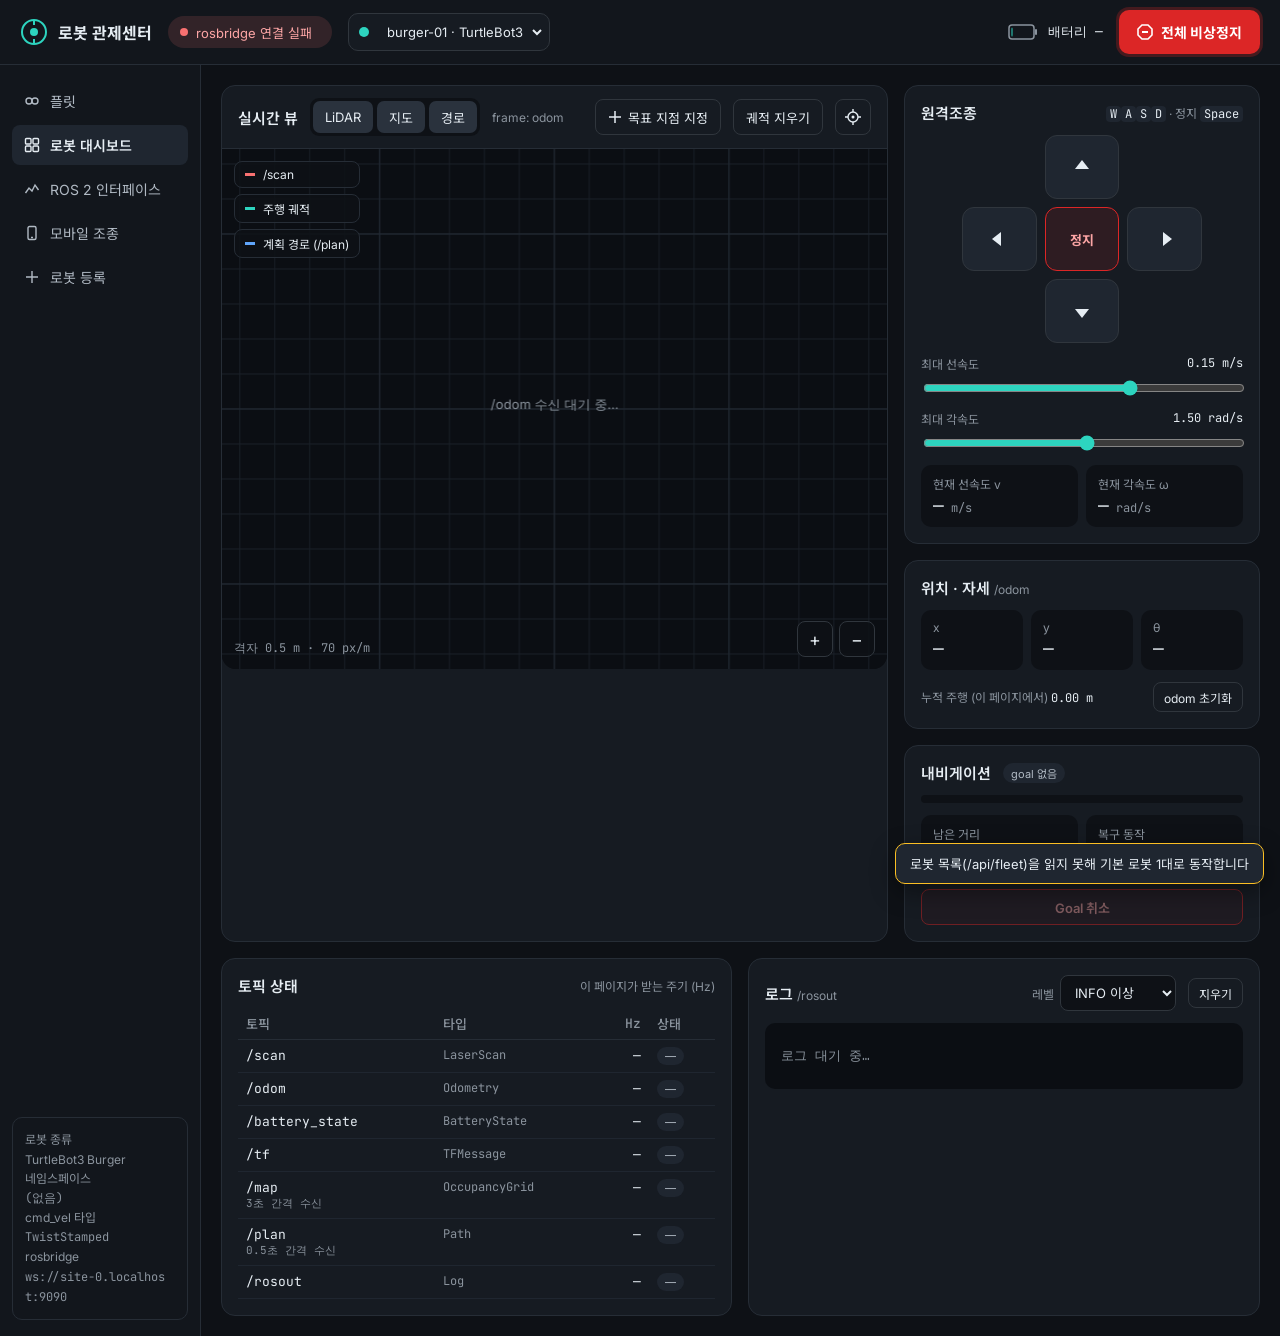
==== web/index.html @ b460daf6 "first commit" ====
<!doctype html>
<html lang="ko">
<head>
<meta charset="utf-8">
<meta name="viewport" content="width=device-width, initial-scale=1">
<title>로봇 관제센터 · 대시보드</title>
<link rel="preconnect" href="https://fonts.googleapis.com">
<link rel="stylesheet" href="https://fonts.googleapis.com/css2?family=Inter:wght@400;500;600;700&family=JetBrains+Mono:wght@400;500&family=Noto+Sans+KR:wght@400;500;700&display=swap">
<link rel="stylesheet" href="css/app.css">
</head>
<body>
<div class="app">
  <header class="topbar">
    <a class="brand" href="index.html">
      <svg width="28" height="28" viewBox="0 0 28 28" aria-hidden="true"><circle cx="14" cy="14" r="12" fill="none" stroke="#2DD4BF" stroke-width="2"/><circle cx="14" cy="14" r="4" fill="#2DD4BF"/><path d="M14 2v5M14 21v5" stroke="#2DD4BF" stroke-width="2"/></svg>
      로봇 관제센터
    </a>
    <button class="pill" data-conn="wait" title="클릭하여 rosbridge 주소 변경"><span class="dot"></span><span data-conn-text>연결 중…</span><span class="mono" data-latency></span></button>
    <label class="robot-pick"><span class="swatch" data-robot-color></span><span class="sr-only">로봇</span><select data-robot-select aria-label="로봇 선택"></select></label>
    <div class="spacer"></div>
    <div class="battery" data-battery aria-label="배터리">
      <svg width="30" height="16" viewBox="0 0 30 16" aria-hidden="true"><rect x="1" y="1" width="25" height="14" rx="3" fill="none" stroke="#8B949E" stroke-width="1.5"/><rect x="27" y="5" width="2" height="6" rx="1" fill="#8B949E"/><rect data-battery-fill data-max="20" x="3.5" y="3.5" width="1" height="9" rx="1.5" fill="#2DD4BF"/></svg>
      <span data-battery-text>배터리 —</span>
    </div>
    <button class="estop" data-estop title="단축키 Esc">
      <svg width="16" height="16" viewBox="0 0 16 16" aria-hidden="true"><path d="M5 1h6l4 4v6l-4 4H5l-4-4V5z" fill="none" stroke="#fff" stroke-width="1.6"/><path d="M5 8h6" stroke="#fff" stroke-width="2"/></svg>
      전체 비상정지
    </button>
  </header>

  <div class="body">
    <nav class="sidenav" aria-label="주 메뉴">
      <a href="fleet.html">
        <svg width="16" height="16" viewBox="0 0 16 16" aria-hidden="true"><circle cx="5" cy="8" r="3" fill="none" stroke="currentColor" stroke-width="1.4"/><circle cx="11" cy="8" r="3" fill="none" stroke="currentColor" stroke-width="1.4"/></svg>
        플릿</a>
      <a href="index.html" aria-current="page" data-keep-robot>
        <svg width="16" height="16" viewBox="0 0 16 16" aria-hidden="true"><g fill="none" stroke="currentColor" stroke-width="1.4"><rect x="1.5" y="1.5" width="5.5" height="5.5" rx="1"/><rect x="9" y="1.5" width="5.5" height="5.5" rx="1"/><rect x="1.5" y="9" width="5.5" height="5.5" rx="1"/><rect x="9" y="9" width="5.5" height="5.5" rx="1"/></g></svg>
        로봇 대시보드</a>
      <a href="interfaces.html">
        <svg width="16" height="16" viewBox="0 0 16 16" aria-hidden="true"><path d="M1.5 12l3.5-5 3 3 3-6 3.5 5" fill="none" stroke="currentColor" stroke-width="1.4"/></svg>
        ROS 2 인터페이스</a>
      <a href="mobile.html" data-keep-robot>
        <svg width="16" height="16" viewBox="0 0 16 16" aria-hidden="true"><rect x="4" y="1.5" width="8" height="13" rx="1.5" fill="none" stroke="currentColor" stroke-width="1.4"/><path d="M7 12.5h2" stroke="currentColor" stroke-width="1.4"/></svg>
        모바일 조종</a>
      <a href="setup.html">
        <svg width="16" height="16" viewBox="0 0 16 16" aria-hidden="true"><path d="M8 2v12M2 8h12" stroke="currentColor" stroke-width="1.4"/></svg>
        로봇 등록</a>
      <div class="info">
        로봇 종류<br><span id="robot-type">—</span><br>
        네임스페이스<br><span class="mono" id="robot-ns">—</span><br>
        cmd_vel 타입<br><span class="mono" id="cmdvel-type">—</span><br>
        rosbridge<br><span class="mono" data-ros-url></span>
      </div>
    </nav>

    <main class="content">
      <div class="row">
        <!-- 실시간 뷰 -->
        <section class="panel" style="flex: 3 1 560px; padding: 0; gap: 0">
          <div class="panel-head" style="padding: 12px 16px; border-bottom: 1px solid var(--line)">
            <h2>실시간 뷰</h2>
            <div class="seg" role="group" aria-label="표시 레이어">
              <button data-layer="scan" aria-pressed="true">LiDAR</button>
              <button data-layer="map" aria-pressed="true">지도</button>
              <button data-layer="path" aria-pressed="true">경로</button>
            </div>
            <span class="muted" id="frame-label" style="font-size: 12px">frame: odom</span>
            <div class="spacer"></div>
            <button class="btn" id="goal-btn" aria-pressed="false">
              <svg width="14" height="14" viewBox="0 0 14 14" aria-hidden="true"><path d="M7 1v12M1 7h12" stroke="currentColor" stroke-width="1.5"/></svg>
              목표 지점 지정</button>
            <button class="btn" id="trail-clear">궤적 지우기</button>
            <button class="btn btn-icon" id="follow-btn" aria-pressed="true" aria-label="로봇 따라가기" title="로봇 따라가기">
              <svg width="16" height="16" viewBox="0 0 16 16" aria-hidden="true"><circle cx="8" cy="8" r="5" fill="none" stroke="currentColor" stroke-width="1.4"/><circle cx="8" cy="8" r="1.5" fill="currentColor"/><path d="M8 0v3M8 13v3M0 8h3M13 8h3" stroke="currentColor" stroke-width="1.4"/></svg>
            </button>
          </div>
          <div class="view" id="view">
            <canvas id="canvas" aria-label="LiDAR 스캔, 지도, 로봇 위치와 경로" role="img"></canvas>
            <div class="legend">
              <div><i style="background: #F87171"></i>/scan</div>
              <div><i style="background: #2DD4BF"></i>주행 궤적</div>
              <div><i style="background: #60A5FA"></i>계획 경로 (/plan)</div>
            </div>
            <div class="hint hidden" id="goal-hint">지도에서 클릭 후 끌어서 방향 지정 · Esc 취소</div>
            <div class="scale" id="scale-label"></div>
            <div class="zoom">
              <button id="zoom-in" aria-label="확대">+</button>
              <button id="zoom-out" aria-label="축소">−</button>
            </div>
          </div>
        </section>

        <div class="col" style="flex: 1 1 320px">
          <!-- 원격조종 -->
          <section class="panel">
            <div class="panel-head" style="justify-content: space-between">
              <h2>원격조종</h2>
              <span class="muted" style="font-size: 12px"><kbd>W</kbd><kbd>A</kbd><kbd>S</kbd><kbd>D</kbd> · 정지 <kbd>Space</kbd></span>
            </div>
            <div class="pad">
              <div></div>
              <button data-dir="f" aria-label="전진"><svg width="22" height="22" viewBox="0 0 22 22" aria-hidden="true"><path d="M11 4l7 9H4z" fill="currentColor"/></svg></button>
              <div></div>
              <button data-dir="l" aria-label="좌회전"><svg width="22" height="22" viewBox="0 0 22 22" aria-hidden="true"><path d="M4 11l9-7v14z" fill="currentColor"/></svg></button>
              <button class="stop" data-dir="stop" aria-label="정지">정지</button>
              <button data-dir="r" aria-label="우회전"><svg width="22" height="22" viewBox="0 0 22 22" aria-hidden="true"><path d="M18 11l-9-7v14z" fill="currentColor"/></svg></button>
              <div></div>
              <button data-dir="b" aria-label="후진"><svg width="22" height="22" viewBox="0 0 22 22" aria-hidden="true"><path d="M11 18l7-9H4z" fill="currentColor"/></svg></button>
              <div></div>
            </div>
            <label class="field"><span class="line">최대 선속도 <b id="lin-val">0.15 m/s</b></span>
              <input type="range" id="lin-max" min="0.02" max="0.22" step="0.01" value="0.15"></label>
            <label class="field"><span class="line">최대 각속도 <b id="ang-val">1.50 rad/s</b></span>
              <input type="range" id="ang-max" min="0.1" max="2.84" step="0.01" value="1.5"></label>
            <div class="grid2">
              <div class="tile"><div class="k">현재 선속도 v</div><div class="v"><span id="v-now">—</span><small> m/s</small></div></div>
              <div class="tile"><div class="k">현재 각속도 ω</div><div class="v"><span id="w-now">—</span><small> rad/s</small></div></div>
            </div>
          </section>

          <!-- 위치·자세 -->
          <section class="panel">
            <h2>위치 · 자세 <span class="muted" style="font-weight: 400; font-size: 12px">/odom</span></h2>
            <div class="grid3">
              <div class="tile"><div class="k">x</div><div class="v" id="pose-x">—</div></div>
              <div class="tile"><div class="k">y</div><div class="v" id="pose-y">—</div></div>
              <div class="tile"><div class="k">θ</div><div class="v" id="pose-t">—</div></div>
            </div>
            <div style="display: flex; justify-content: space-between; align-items: center; font-size: 12px" class="muted">
              <span>누적 주행 (이 페이지에서) <span class="mono" style="color: var(--text)" id="dist">0.00 m</span></span>
              <button class="btn btn-sm" id="odom-reset">odom 초기화</button>
            </div>
          </section>

          <!-- 내비게이션 goal -->
          <section class="panel" id="nav-panel">
            <div class="panel-head">
              <h2>내비게이션</h2>
              <span class="badge" id="nav-state">goal 없음</span>
            </div>
            <div class="progress" aria-hidden="true"><div id="nav-progress"></div></div>
            <div class="grid2">
              <div class="tile"><div class="k">남은 거리</div><div class="v" id="nav-remain">—</div></div>
              <div class="tile"><div class="k">복구 동작</div><div class="v" id="nav-recover">—</div></div>
            </div>
            <button class="btn btn-danger-outline" id="nav-cancel" disabled>Goal 취소</button>
          </section>
        </div>
      </div>

      <div class="row">
        <section class="panel" style="flex: 1 1 420px">
          <div class="panel-head" style="justify-content: space-between">
            <h2>토픽 상태</h2>
            <span class="muted" style="font-size: 12px">이 페이지가 받는 주기 (Hz)</span>
          </div>
          <div class="table-wrap">
            <table class="t">
              <thead><tr><th>토픽</th><th>타입</th><th class="num">Hz</th><th>상태</th></tr></thead>
              <tbody id="topic-rows"></tbody>
            </table>
          </div>
        </section>

        <section class="panel" style="flex: 1 1 420px">
          <div class="panel-head">
            <h2>로그 <span class="muted" style="font-weight: 400; font-size: 12px">/rosout</span></h2>
            <div class="spacer"></div>
            <label class="muted" style="font-size: 12px; display: flex; align-items: center; gap: 6px">레벨
              <select id="log-level">
                <option value="10">DEBUG 이상</option>
                <option value="20" selected>INFO 이상</option>
                <option value="30">WARN 이상</option>
                <option value="40">ERROR 이상</option>
              </select>
            </label>
            <label class="muted" style="font-size: 12px; display: flex; align-items: center; gap: 6px"><input type="checkbox" id="log-mine" checked style="accent-color: var(--accent)"> 이 로봇만</label>
            <button class="btn btn-sm" id="log-clear">지우기</button>
          </div>
          <div class="console" id="log" aria-live="off"><div class="empty">로그 대기 중…</div></div>
        </section>
      </div>
    </main>
  </div>
</div>
<script src="js/ros.js"></script>
<script src="js/robot.js"></script>
<script src="js/common.js"></script>
<script src="js/view.js"></script>
<script src="js/dashboard.js"></script>
</body>
</html>
---- web/css/app.css ----
/* TB3 관제센터 공통 스타일 (어두운 관제 테마) */
:root {
  --bg: #0E1116;
  --bg-deep: #0B0E13;
  --bar: #12161C;
  --panel: #161B22;
  --raised: #1F2630;
  --line: #262D36;
  --line-2: #30363D;
  --text: #E6EDF3;
  --text-2: #B1BAC4;
  --muted: #8B949E;
  --accent: #2DD4BF;
  --accent-2: #5EEAD4;
  --accent-bg: rgba(45, 212, 191, 0.12);
  --blue: #60A5FA;
  --blue-2: #93C5FD;
  --warn: #FBBF24;
  --ok: #4ADE80;
  --danger: #DC2626;
  --danger-2: #F87171;
  --danger-3: #FCA5A5;
  --mono: 'JetBrains Mono', ui-monospace, SFMono-Regular, Menlo, monospace;
  --sans: Inter, 'Noto Sans KR', system-ui, -apple-system, sans-serif;
  color-scheme: dark;
}

* { box-sizing: border-box; }
html, body { margin: 0; background: var(--bg); color: var(--text); font-family: var(--sans); font-size: 14px; }
a { color: var(--accent); }
a:hover { color: var(--accent-2); }
button, input, select, textarea { font: inherit; color: inherit; }
button { cursor: pointer; }
button:disabled { cursor: not-allowed; opacity: 0.45; }
:focus-visible { outline: 2px solid var(--accent); outline-offset: 2px; }
.mono { font-family: var(--mono); }
.muted { color: var(--muted); }
.hidden { display: none !important; }
h1, h2, h3 { margin: 0; }
h2 { font-size: 15px; font-weight: 600; }

/* ---------- layout ---------- */
.app { min-height: 100vh; display: flex; flex-direction: column; }
.topbar { display: flex; flex-wrap: wrap; align-items: center; gap: 12px 16px; padding: 10px 20px; border-bottom: 1px solid var(--line); background: var(--bar); }
.brand { display: flex; align-items: center; gap: 10px; font-weight: 700; font-size: 16px; color: var(--text); text-decoration: none; }
.brand:hover { color: var(--text); }
.spacer { flex: 1 1 auto; }
.body { display: flex; flex-wrap: wrap; flex: 1 1 auto; }
.sidenav { flex: 1 1 200px; max-width: 100%; padding: 16px 12px; border-right: 1px solid var(--line); background: var(--bar); display: flex; flex-direction: column; gap: 4px; }
.sidenav a { display: flex; align-items: center; gap: 10px; padding: 10px 12px; border-radius: 8px; color: var(--text-2); text-decoration: none; }
.sidenav a:hover { background: var(--raised); color: var(--text); }
.sidenav a[aria-current="page"] { background: var(--raised); color: var(--text); font-weight: 600; }
.sidenav .info { margin-top: auto; padding: 12px; border: 1px solid var(--line); border-radius: 10px; font-size: 12px; color: var(--muted); line-height: 1.6; word-break: break-all; }
.content { flex: 999 1 560px; min-width: 0; padding: 20px; display: flex; flex-direction: column; gap: 16px; }
.row { display: flex; flex-wrap: wrap; gap: 16px; }
.col { display: flex; flex-direction: column; gap: 16px; min-width: 0; }

.panel { background: var(--panel); border: 1px solid var(--line); border-radius: 14px; padding: 16px; display: flex; flex-direction: column; gap: 12px; min-width: 0; }
.panel-head { display: flex; flex-wrap: wrap; align-items: center; gap: 8px 12px; }
.tile { background: var(--bg); border-radius: 10px; padding: 10px 12px; min-width: 0; }
.tile .k { font-size: 12px; color: var(--muted); }
.tile .v { font-family: var(--mono); font-size: 18px; margin-top: 2px; white-space: nowrap; overflow: hidden; text-overflow: ellipsis; }
.tile .v small { font-size: 12px; color: var(--muted); }
.grid2 { display: grid; grid-template-columns: repeat(2, minmax(0, 1fr)); gap: 8px; }
.grid3 { display: grid; grid-template-columns: repeat(3, minmax(0, 1fr)); gap: 8px; }

/* ---------- controls ---------- */
.btn { display: inline-flex; align-items: center; justify-content: center; gap: 6px; border: 1px solid var(--line-2); background: transparent; color: var(--text); border-radius: 8px; padding: 6px 12px; font-size: 13px; min-height: 36px; }
.btn:hover:not(:disabled) { background: var(--raised); }
.btn-primary { border: 0; background: var(--accent); color: #0E1116; font-weight: 600; }
.btn-primary:hover:not(:disabled) { background: var(--accent-2); }
.btn-danger-outline { border-color: var(--danger); background: rgba(220, 38, 38, 0.1); color: var(--danger-3); font-weight: 600; }
.btn-danger-outline:hover:not(:disabled) { background: rgba(220, 38, 38, 0.2); }
.btn-icon { width: 36px; padding: 0; }
.btn-sm { min-height: 30px; padding: 4px 10px; font-size: 12px; }
.estop { display: inline-flex; align-items: center; gap: 8px; background: var(--danger); color: #fff; border: 0; border-radius: 10px; padding: 10px 18px; font-weight: 700; font-size: 14px; min-height: 44px; box-shadow: 0 0 0 3px rgba(220, 38, 38, 0.25); }
.estop:hover { background: #B91C1C; }
.estop:active { transform: translateY(1px); }
.seg { display: inline-flex; gap: 4px; background: var(--bg); border-radius: 9px; padding: 3px; }
.seg button { border: 0; border-radius: 7px; padding: 6px 12px; background: transparent; color: var(--text-2); font-size: 13px; min-height: 32px; }
.seg button[aria-pressed="true"] { background: #2A323D; color: var(--text); }
input[type="text"], input[type="search"], input:not([type]), select, textarea {
  background: var(--bg); border: 1px solid var(--line-2); border-radius: 8px; padding: 8px 10px; font-size: 13px; color: var(--text);
}
textarea { font-family: var(--mono); font-size: 12px; line-height: 1.5; resize: vertical; width: 100%; }
input[type="range"] { accent-color: var(--accent); width: 100%; }
label.field { display: flex; flex-direction: column; gap: 6px; font-size: 12px; color: var(--muted); }
label.field .line { display: flex; justify-content: space-between; }
label.field .line b { font-family: var(--mono); font-weight: 400; color: var(--text); }

/* connection pill */
.pill { display: inline-flex; align-items: center; gap: 8px; padding: 6px 12px; border-radius: 999px; font-size: 13px; border: 0; background: var(--raised); color: var(--text-2); min-height: 32px; }
.pill .dot { width: 8px; height: 8px; border-radius: 50%; background: var(--muted); }
.pill[data-conn="ok"] { background: var(--accent-bg); color: var(--accent-2); }
.pill[data-conn="ok"] .dot { background: var(--accent); }
.pill[data-conn="bad"] { background: rgba(248, 113, 113, 0.14); color: var(--danger-3); }
.pill[data-conn="bad"] .dot { background: var(--danger-2); }
.pill[data-conn="wait"] .dot { background: var(--warn); }
.battery { display: inline-flex; align-items: center; gap: 10px; font-family: var(--mono); font-size: 13px; }

.badge { display: inline-flex; align-items: center; gap: 6px; font-size: 11px; padding: 2px 8px; border-radius: 999px; background: var(--raised); color: var(--text-2); white-space: nowrap; }
.badge .dot { width: 7px; height: 7px; border-radius: 50%; background: currentColor; }
.badge.ok { color: var(--ok); background: rgba(74, 222, 128, 0.1); }
.badge.warn { color: var(--warn); background: rgba(251, 191, 36, 0.1); }
.badge.bad { color: var(--danger-2); background: rgba(248, 113, 113, 0.12); }
.badge.run { color: var(--blue-2); background: rgba(96, 165, 250, 0.16); }
.tag { font-size: 11px; padding: 2px 6px; border-radius: 5px; font-family: var(--sans); }
.tag.pub { background: rgba(45, 212, 191, 0.14); color: var(--accent-2); }
.tag.sub { background: rgba(96, 165, 250, 0.14); color: var(--blue-2); }

/* tables */
.table-wrap { overflow-x: auto; }
table.t { width: 100%; border-collapse: collapse; font-size: 13px; }
table.t th { font-weight: 500; color: var(--muted); text-align: left; padding: 6px 8px; border-bottom: 1px solid var(--line); white-space: nowrap; }
table.t td { padding: 7px 8px; border-bottom: 1px solid var(--raised); vertical-align: top; }
table.t td.num, table.t th.num { text-align: right; font-family: var(--mono); }
table.t tr.clickable { cursor: pointer; }
table.t tr.clickable:hover td { background: rgba(255, 255, 255, 0.02); }
table.t tr.selected td { background: rgba(45, 212, 191, 0.06); }
.sub-type { color: var(--muted); font-size: 11px; font-family: var(--mono); }

/* console */
.console { background: var(--bg-deep); border-radius: 10px; padding: 10px 12px; font-family: var(--mono); font-size: 12px; line-height: 1.7; overflow: auto; max-height: 220px; }
.console .ln { white-space: pre-wrap; word-break: break-word; }
.console .ts { color: var(--muted); }
.lv-DEBUG { color: var(--muted); }
.lv-INFO { color: var(--accent-2); }
.lv-WARN { color: var(--warn); }
.lv-ERROR, .lv-FATAL { color: var(--danger-2); }
pre.code { margin: 0; background: var(--bg-deep); border-radius: 10px; padding: 10px 12px; font-family: var(--mono); font-size: 11.5px; line-height: 1.6; color: #C9D1D9; overflow: auto; max-height: 320px; white-space: pre; }
.empty { color: var(--muted); font-size: 13px; padding: 12px 4px; }

/* view canvas */
.view { position: relative; background: var(--bg-deep); border-radius: 0 0 14px 14px; overflow: hidden; height: 520px; touch-action: none; }
.view canvas { display: block; width: 100%; height: 100%; }
.view .legend { position: absolute; left: 12px; top: 12px; display: flex; flex-direction: column; gap: 6px; font-size: 12px; pointer-events: none; }
.view .legend div { display: flex; align-items: center; gap: 8px; padding: 5px 10px; background: rgba(14, 17, 22, 0.85); border: 1px solid var(--line); border-radius: 8px; }
.view .legend i { width: 10px; height: 3px; display: inline-block; }
.view .zoom { position: absolute; right: 12px; bottom: 12px; display: flex; gap: 6px; }
.view .zoom button { width: 36px; height: 36px; border-radius: 8px; border: 1px solid var(--line-2); background: rgba(14, 17, 22, 0.85); font-size: 18px; }
.view .hint { position: absolute; left: 50%; top: 12px; transform: translateX(-50%); padding: 6px 12px; border-radius: 8px; background: rgba(96, 165, 250, 0.18); color: var(--blue-2); font-size: 12px; }
.view .scale { position: absolute; left: 12px; bottom: 12px; font-family: var(--mono); font-size: 12px; color: var(--muted); }

/* teleop pad */
.pad { display: grid; grid-template-columns: repeat(3, minmax(0, 1fr)); gap: 8px; max-width: 240px; width: 100%; align-self: center; }
.pad button { height: 64px; border-radius: 12px; border: 1px solid var(--line-2); background: var(--raised); color: var(--text); display: flex; align-items: center; justify-content: center; user-select: none; -webkit-user-select: none; touch-action: none; }
.pad button.active { background: var(--accent-bg); border-color: var(--accent); color: var(--accent-2); }
.pad .stop { border-color: var(--danger); background: rgba(220, 38, 38, 0.12); color: var(--danger-3); font-weight: 700; font-size: 13px; }
kbd { font-family: var(--mono); color: var(--text); background: var(--raised); border-radius: 4px; padding: 0 4px; }

/* tabs */
.tabs { display: flex; flex-wrap: wrap; gap: 4px; padding: 10px 20px 0; border-bottom: 1px solid var(--line); }
.tabs button { border: 0; background: transparent; padding: 10px 14px; font-size: 14px; min-height: 44px; color: var(--text-2); border-bottom: 2px solid transparent; }
.tabs button[aria-selected="true"] { color: var(--text); font-weight: 600; border-bottom-color: var(--accent); }
.tabs .count { font-family: var(--mono); font-size: 12px; color: var(--muted); margin-left: 4px; }

.list { display: flex; flex-direction: column; gap: 2px; overflow: auto; max-height: 70vh; }
.list button { display: flex; align-items: center; gap: 8px; padding: 8px 10px; border-radius: 8px; border: 0; background: transparent; color: var(--text-2); font-family: var(--mono); font-size: 12.5px; text-align: left; width: 100%; }
.list button:hover { background: var(--raised); color: var(--text); }
.list button[aria-current="true"] { background: var(--raised); color: var(--text); }
.list .grp { font-size: 11px; color: var(--muted); letter-spacing: 0.04em; padding: 10px 4px 2px; font-family: var(--sans); }
.list .name { flex: 1 1 auto; overflow: hidden; text-overflow: ellipsis; white-space: nowrap; }

.item { display: flex; align-items: center; gap: 10px; padding: 8px 10px; background: var(--bg); border-radius: 9px; }
.item .main { flex: 1 1 auto; min-width: 0; }
.item .n { font-family: var(--mono); font-size: 13px; overflow-wrap: anywhere; }
.item .ty { font-size: 11px; color: var(--muted); font-family: var(--mono); overflow-wrap: anywhere; }

.lockbar { display: inline-flex; align-items: center; gap: 8px; font-size: 13px; color: var(--text-2); }
.lockbar input { accent-color: var(--warn); width: 18px; height: 18px; }
.progress { height: 8px; border-radius: 999px; background: var(--bg); overflow: hidden; }
.progress > div { height: 100%; width: 0; background: var(--blue); transition: width 0.3s; }

.view .dist { position: absolute; right: 12px; top: 12px; padding: 6px 10px; border-radius: 8px; background: rgba(14, 17, 22, 0.85); border: 1px solid var(--line); font-size: 12px; font-family: var(--mono); }
.view .dist[data-level="warn"] { border-color: var(--warn); color: var(--warn); }
.view .dist[data-level="bad"] { border-color: var(--danger); color: var(--danger-3); background: rgba(127, 29, 29, 0.85); }

/* robot picker */
.robot-pick { display: inline-flex; align-items: center; gap: 8px; background: var(--panel); border: 1px solid var(--line-2); border-radius: 10px; padding: 0 4px 0 10px; }
.robot-pick select { border: 0; background: transparent; padding: 8px 6px; min-height: 36px; max-width: 260px; }
.swatch { width: 10px; height: 10px; border-radius: 50%; background: var(--muted); flex: none; display: inline-block; }
.sr-only { position: absolute; width: 1px; height: 1px; overflow: hidden; clip: rect(0 0 0 0); white-space: nowrap; }

/* fleet */
.rcard { display: flex; flex-direction: column; gap: 10px; padding: 12px 14px; border-radius: 12px; background: var(--panel); border: 1px solid var(--line); color: var(--text); text-align: left; width: 100%; }
.rcard:hover { border-color: var(--line-2); }
.rcard[aria-pressed="true"] { border-color: var(--rc); box-shadow: 0 0 0 1px var(--rc); }
.rcard.off { opacity: 0.6; }
.rcard .top { display: flex; align-items: center; gap: 10px; }
.rcard .nm { font-weight: 600; }
.rcard .sub { font-size: 12px; color: var(--muted); }
.rcard .bat { display: flex; align-items: center; gap: 10px; font-size: 12px; }
.rcard .bar { flex: 1 1 auto; height: 6px; border-radius: 999px; background: var(--bg); overflow: hidden; }
.rcard .bar > div { height: 100%; background: var(--ok); }
.rcard .task { font-size: 12px; color: var(--text-2); }
.chip { display: inline-flex; align-items: center; gap: 6px; border: 1px solid var(--line-2); background: var(--bg); color: var(--text); border-radius: 999px; padding: 4px 10px; font-size: 12px; min-height: 30px; }
.chip[aria-pressed="false"] { opacity: 0.5; }
.led { width: 36px; height: 36px; border-radius: 50%; border: 2px solid var(--line-2); }
.led[aria-pressed="true"] { border: 3px solid var(--text); }
.emo { display: grid; grid-template-columns: repeat(4, minmax(0, 1fr)); gap: 6px; }
.emo button { min-height: 36px; border-radius: 8px; font-size: 12px; border: 1px solid var(--line-2); background: var(--bg); color: var(--text-2); }
.emo button[aria-pressed="true"] { border-color: var(--rc, var(--accent)); color: var(--text); }
.check { display: grid; grid-template-columns: 18px minmax(0, 1fr) auto; gap: 8px; font-size: 12px; align-items: center; }
.check .ok { color: var(--ok); } .check .no { color: var(--danger-2); } .check .unk { color: var(--warn); }

/* toasts */
#toasts { position: fixed; right: 16px; bottom: 16px; display: flex; flex-direction: column; gap: 8px; z-index: 100; max-width: min(420px, calc(100vw - 32px)); }
.toast { padding: 10px 14px; border-radius: 10px; background: var(--raised); border: 1px solid var(--line-2); font-size: 13px; box-shadow: 0 8px 24px rgba(0, 0, 0, 0.4); }
.toast-danger { border-color: var(--danger); }
.toast-ok { border-color: var(--ok); }
.toast-warn { border-color: var(--warn); }

@media (max-width: 760px) {
  .sidenav { border-right: 0; border-bottom: 1px solid var(--line); flex-direction: row; flex-wrap: wrap; padding: 8px; }
  .sidenav .info { display: none; }
  .content { padding: 12px; }
  .view { height: 380px; }
}
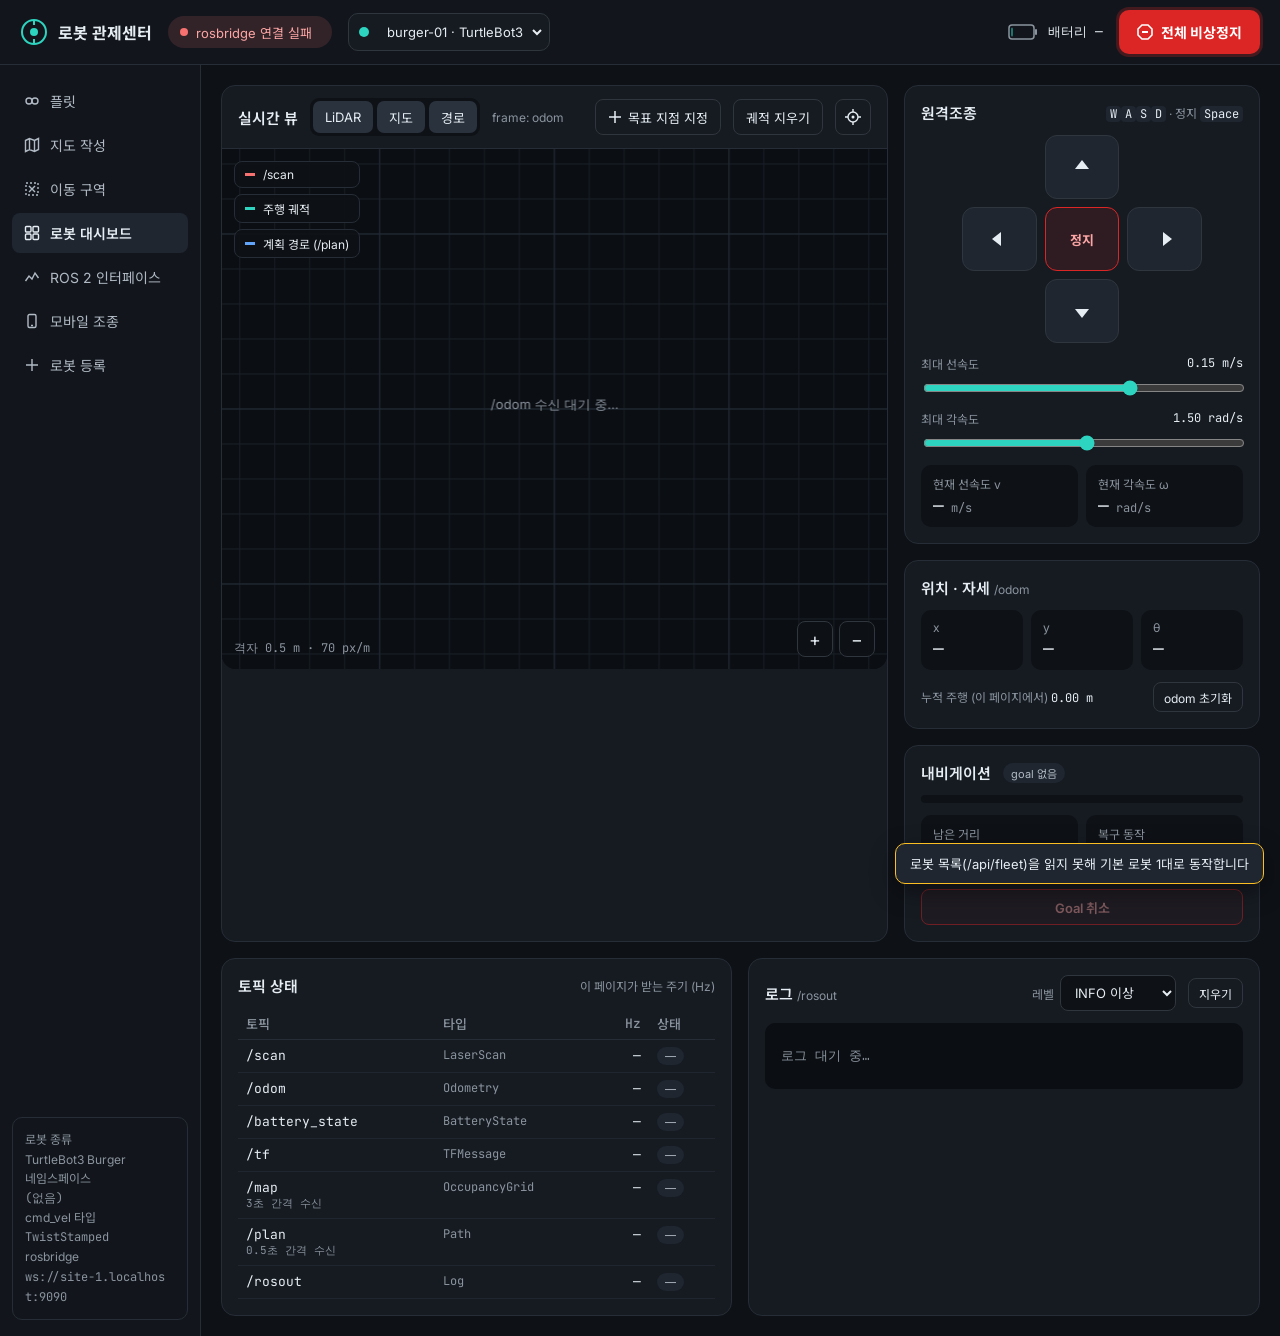
==== commit 19522d39: "feat: Implement zone management for robot navigation" ====
--- a/web/index.html
+++ b/web/index.html
@@ -33,6 +33,12 @@
       <a href="fleet.html">
         <svg width="16" height="16" viewBox="0 0 16 16" aria-hidden="true"><circle cx="5" cy="8" r="3" fill="none" stroke="currentColor" stroke-width="1.4"/><circle cx="11" cy="8" r="3" fill="none" stroke="currentColor" stroke-width="1.4"/></svg>
         플릿</a>
+      <a href="mapping.html">
+        <svg width="16" height="16" viewBox="0 0 16 16" aria-hidden="true"><path d="M1.5 3.5l4-2 5 2 4-2v11l-4 2-5-2-4 2z M5.5 1.5v11 M10.5 3.5v11" fill="none" stroke="currentColor" stroke-width="1.4"/></svg>
+        지도 작성</a>
+      <a href="zones.html">
+        <svg width="16" height="16" viewBox="0 0 16 16" aria-hidden="true"><path d="M2 2h12v12H2z" fill="none" stroke="currentColor" stroke-width="1.4" stroke-dasharray="2 2"/><path d="M5 5l6 6M11 5l-6 6" stroke="currentColor" stroke-width="1.4"/></svg>
+        이동 구역</a>
       <a href="index.html" aria-current="page" data-keep-robot>
         <svg width="16" height="16" viewBox="0 0 16 16" aria-hidden="true"><g fill="none" stroke="currentColor" stroke-width="1.4"><rect x="1.5" y="1.5" width="5.5" height="5.5" rx="1"/><rect x="9" y="1.5" width="5.5" height="5.5" rx="1"/><rect x="1.5" y="9" width="5.5" height="5.5" rx="1"/><rect x="9" y="9" width="5.5" height="5.5" rx="1"/></g></svg>
         로봇 대시보드</a>
--- a/web/css/app.css
+++ b/web/css/app.css
@@ -175,6 +175,12 @@
 .view .dist[data-level="warn"] { border-color: var(--warn); color: var(--warn); }
 .view .dist[data-level="bad"] { border-color: var(--danger); color: var(--danger-3); background: rgba(127, 29, 29, 0.85); }
 
+/* top navigation */
+.topnav { display: flex; gap: 4px; flex-wrap: wrap; }
+.topnav a { text-decoration: none; }
+.topnav a[aria-current="page"] { background: var(--raised); }
+.banner { display: flex; flex-wrap: wrap; align-items: center; gap: 12px; padding: 12px 16px; border-radius: 12px; border: 1px solid var(--warn); background: rgba(251, 191, 36, 0.08); }
+
 /* robot picker */
 .robot-pick { display: inline-flex; align-items: center; gap: 8px; background: var(--panel); border: 1px solid var(--line-2); border-radius: 10px; padding: 0 4px 0 10px; }
 .robot-pick select { border: 0; background: transparent; padding: 8px 6px; min-height: 36px; max-width: 260px; }
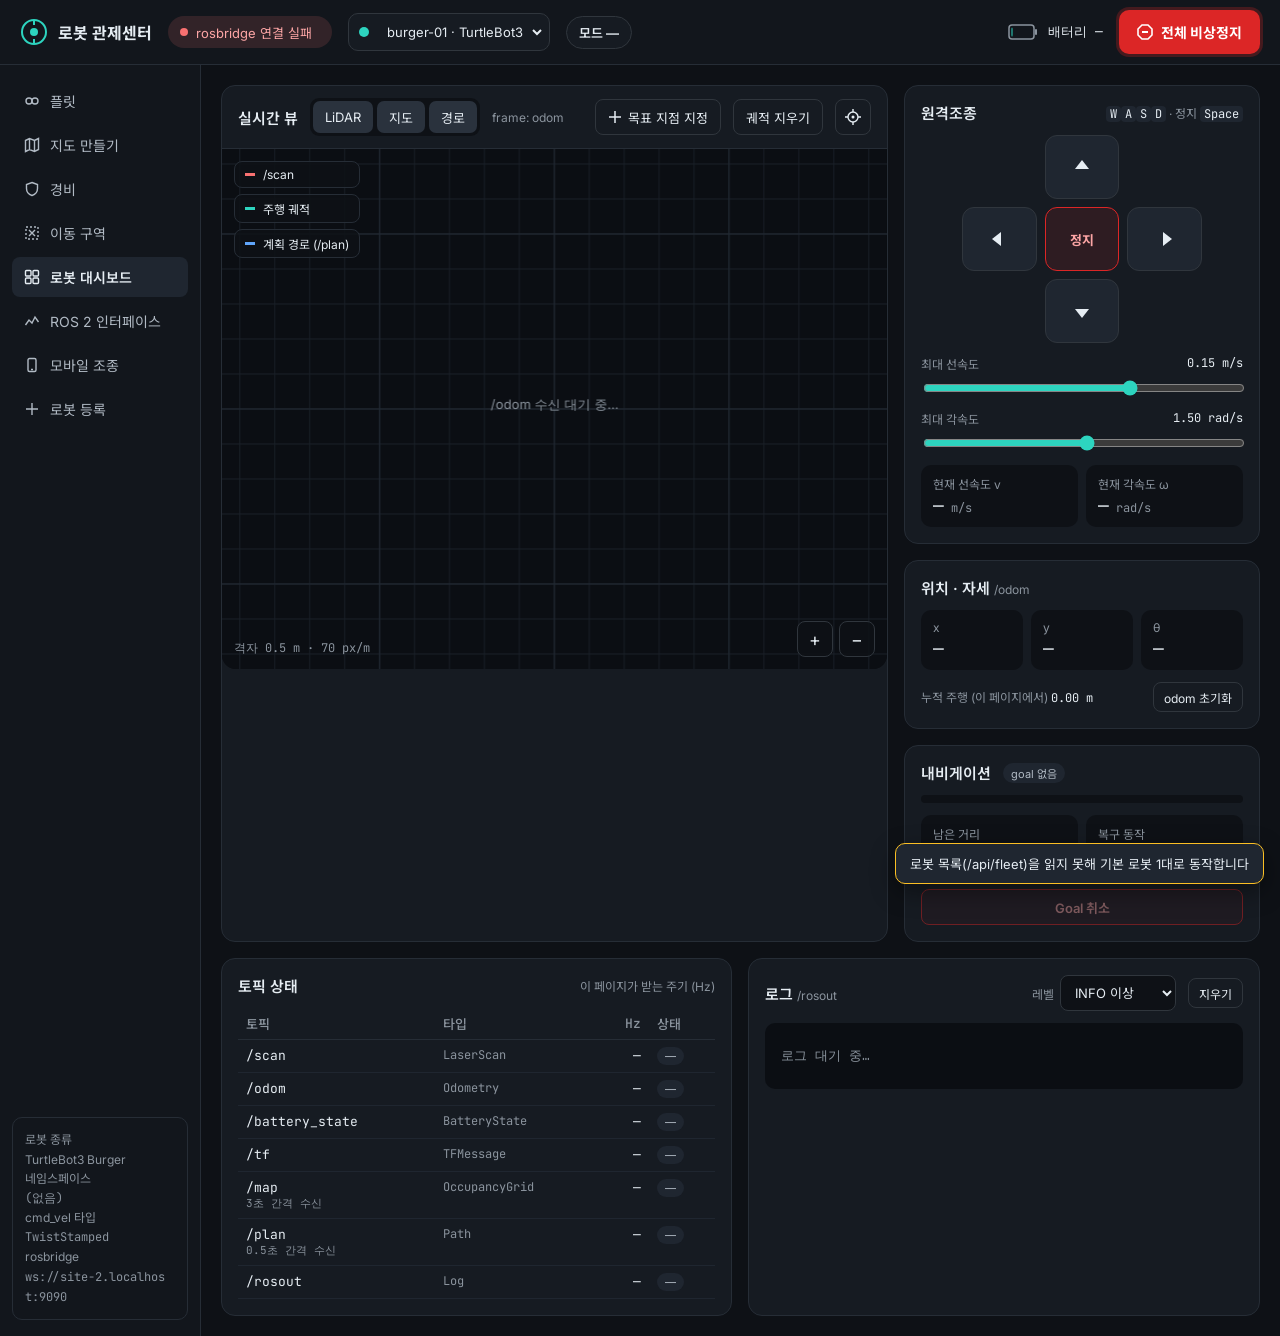
==== commit d71a21dd: "feat: Update mapping terminology and add patrol functionality" ====
--- a/web/index.html
+++ b/web/index.html
@@ -35,7 +35,10 @@
         플릿</a>
       <a href="mapping.html">
         <svg width="16" height="16" viewBox="0 0 16 16" aria-hidden="true"><path d="M1.5 3.5l4-2 5 2 4-2v11l-4 2-5-2-4 2z M5.5 1.5v11 M10.5 3.5v11" fill="none" stroke="currentColor" stroke-width="1.4"/></svg>
-        지도 작성</a>
+        지도 만들기</a>
+      <a href="patrol.html">
+        <svg width="16" height="16" viewBox="0 0 16 16" aria-hidden="true"><path d="M8 1.5l5.5 2v4c0 3.5-2.5 6-5.5 7-3-1-5.5-3.5-5.5-7v-4z" fill="none" stroke="currentColor" stroke-width="1.4"/></svg>
+        경비</a>
       <a href="zones.html">
         <svg width="16" height="16" viewBox="0 0 16 16" aria-hidden="true"><path d="M2 2h12v12H2z" fill="none" stroke="currentColor" stroke-width="1.4" stroke-dasharray="2 2"/><path d="M5 5l6 6M11 5l-6 6" stroke="currentColor" stroke-width="1.4"/></svg>
         이동 구역</a>
--- a/web/css/app.css
+++ b/web/css/app.css
@@ -175,6 +175,19 @@
 .view .dist[data-level="warn"] { border-color: var(--warn); color: var(--warn); }
 .view .dist[data-level="bad"] { border-color: var(--danger); color: var(--danger-3); background: rgba(127, 29, 29, 0.85); }
 
+/* mode chip, alert chip, mode dialog */
+.mode-chip { border: 1px solid var(--line-2); background: var(--panel); color: var(--text); border-radius: 999px; padding: 6px 12px; font-size: 13px; min-height: 32px; font-weight: 600; }
+.mode-chip[data-mode="mapping"] { border-color: var(--accent); color: var(--accent-2); background: var(--accent-bg); }
+.mode-chip[data-mode="patrol"] { border-color: var(--warn); color: var(--warn); background: rgba(251, 191, 36, 0.12); }
+.mode-chip.down { border-color: var(--danger); color: var(--danger-2); background: rgba(248, 113, 113, 0.14); }
+.alert-chip { display: inline-flex; align-items: center; gap: 6px; padding: 6px 12px; border-radius: 999px; background: rgba(220, 38, 38, 0.16); border: 1px solid var(--danger); color: var(--danger-3); font-weight: 700; font-size: 13px; text-decoration: none; }
+.alert-chip:hover { color: #fff; }
+.mode-dialog { width: min(440px, calc(100vw - 32px)); background: var(--panel); color: var(--text); border: 1px solid var(--line-2); border-radius: 16px; padding: 20px; }
+.mode-dialog::backdrop { background: rgba(0, 0, 0, 0.55); }
+.mode-opt { display: flex; gap: 12px; padding: 12px; border-radius: 12px; border: 1px solid var(--line-2); background: var(--bg); cursor: pointer; }
+.mode-opt:has(input:checked) { border-color: var(--warn); box-shadow: 0 0 0 1px var(--warn); }
+.mode-opt input { margin-top: 3px; }
+
 /* top navigation */
 .topnav { display: flex; gap: 4px; flex-wrap: wrap; }
 .topnav a { text-decoration: none; }
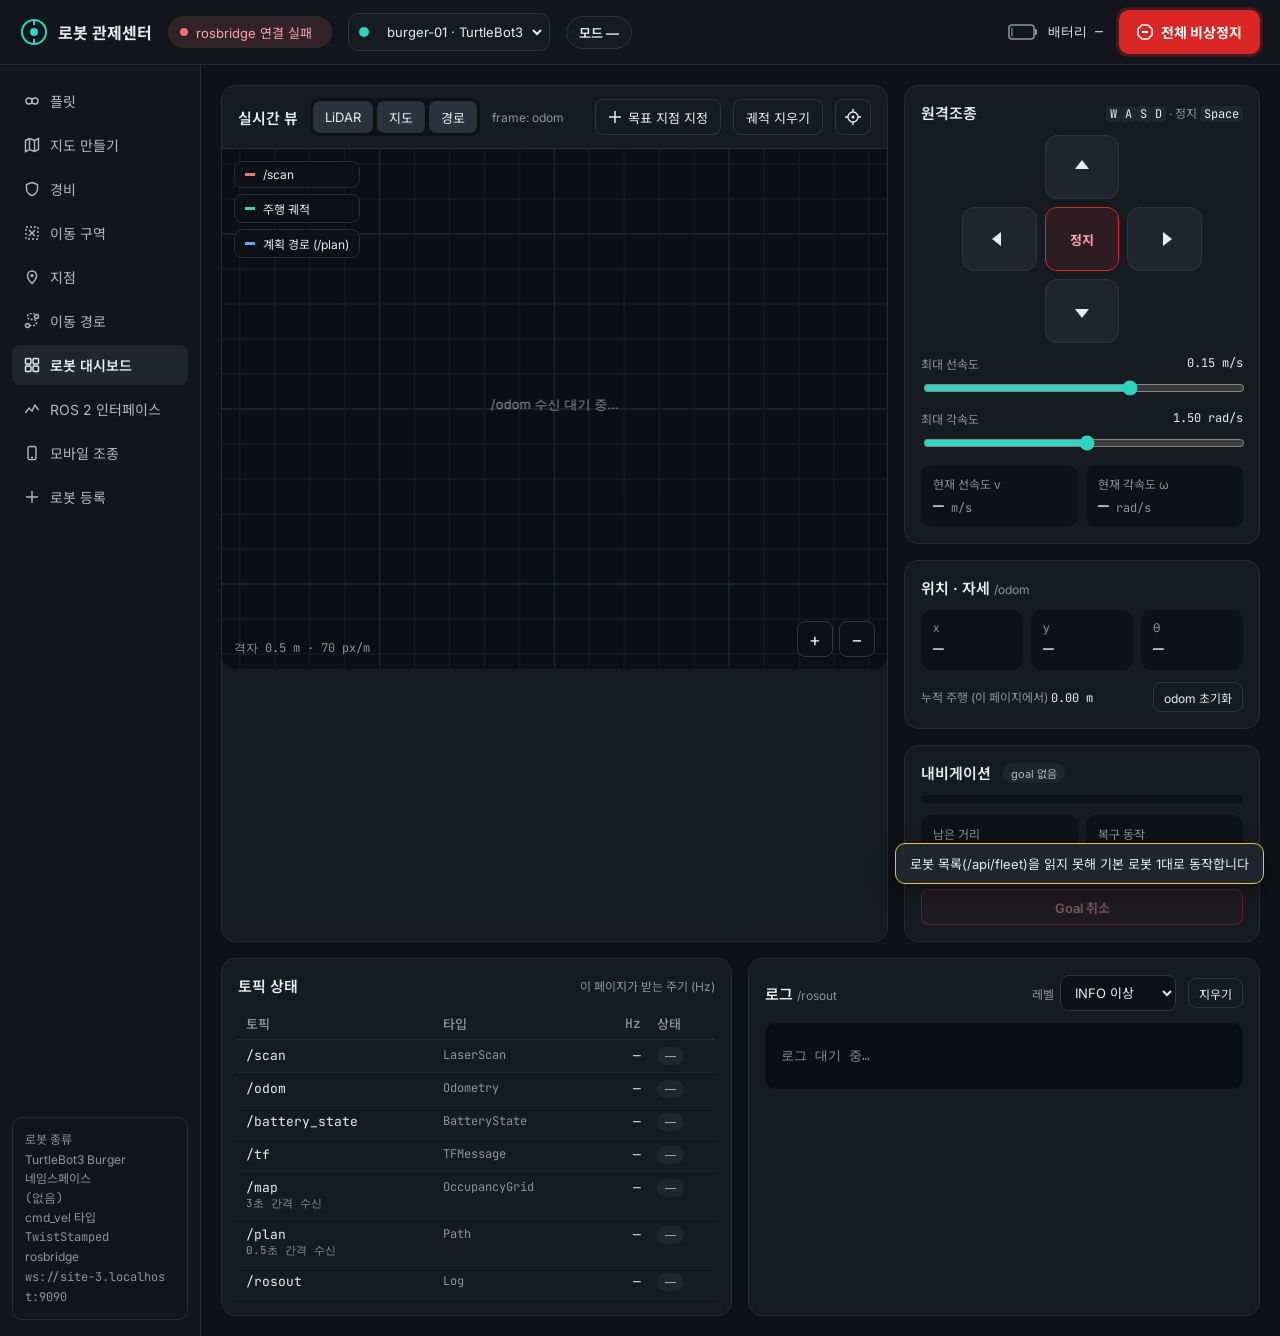
==== commit 73cee48f: "Add places and routes management features - Implemented functionality to display named points (place" ====
--- a/web/index.html
+++ b/web/index.html
@@ -42,6 +42,12 @@
       <a href="zones.html">
         <svg width="16" height="16" viewBox="0 0 16 16" aria-hidden="true"><path d="M2 2h12v12H2z" fill="none" stroke="currentColor" stroke-width="1.4" stroke-dasharray="2 2"/><path d="M5 5l6 6M11 5l-6 6" stroke="currentColor" stroke-width="1.4"/></svg>
         이동 구역</a>
+      <a href="places.html">
+        <svg width="16" height="16" viewBox="0 0 16 16" aria-hidden="true"><path d="M8 14.5s-4.5-4.2-4.5-8a4.5 4.5 0 019 0c0 3.8-4.5 8-4.5 8z" fill="none" stroke="currentColor" stroke-width="1.4"/><circle cx="8" cy="6.5" r="1.6" fill="currentColor"/></svg>
+        지점</a>
+      <a href="routes.html">
+        <svg width="16" height="16" viewBox="0 0 16 16" aria-hidden="true"><g fill="none" stroke="currentColor" stroke-width="1.4"><circle cx="3.5" cy="12.5" r="2"/><circle cx="12.5" cy="3.5" r="2"/><path d="M5.5 12.5h4a3 3 0 000-6h-3a3 3 0 010-6h4" stroke-dasharray="2 1.5"/></g></svg>
+        이동 경로</a>
       <a href="index.html" aria-current="page" data-keep-robot>
         <svg width="16" height="16" viewBox="0 0 16 16" aria-hidden="true"><g fill="none" stroke="currentColor" stroke-width="1.4"><rect x="1.5" y="1.5" width="5.5" height="5.5" rx="1"/><rect x="9" y="1.5" width="5.5" height="5.5" rx="1"/><rect x="1.5" y="9" width="5.5" height="5.5" rx="1"/><rect x="9" y="9" width="5.5" height="5.5" rx="1"/></g></svg>
         로봇 대시보드</a>
--- a/web/css/app.css
+++ b/web/css/app.css
@@ -79,7 +79,7 @@
 .seg { display: inline-flex; gap: 4px; background: var(--bg); border-radius: 9px; padding: 3px; }
 .seg button { border: 0; border-radius: 7px; padding: 6px 12px; background: transparent; color: var(--text-2); font-size: 13px; min-height: 32px; }
 .seg button[aria-pressed="true"] { background: #2A323D; color: var(--text); }
-input[type="text"], input[type="search"], input:not([type]), select, textarea {
+input[type="text"], input[type="search"], input[type="number"], input:not([type]), select, textarea {
   background: var(--bg); border: 1px solid var(--line-2); border-radius: 8px; padding: 8px 10px; font-size: 13px; color: var(--text);
 }
 textarea { font-family: var(--mono); font-size: 12px; line-height: 1.5; resize: vertical; width: 100%; }
@@ -235,3 +235,8 @@
   .content { padding: 12px; }
   .view { height: 380px; }
 }
+
+/* 지점 (places.html) */
+.place-grid { display: grid; grid-template-columns: repeat(3, minmax(0, 1fr)); gap: 6px; }
+.place-grid label { display: flex; flex-direction: column; gap: 3px; font-size: 11px; color: var(--muted); }
+.place-grid input { width: 100%; min-width: 0; padding: 6px 8px; font-family: var(--mono); }
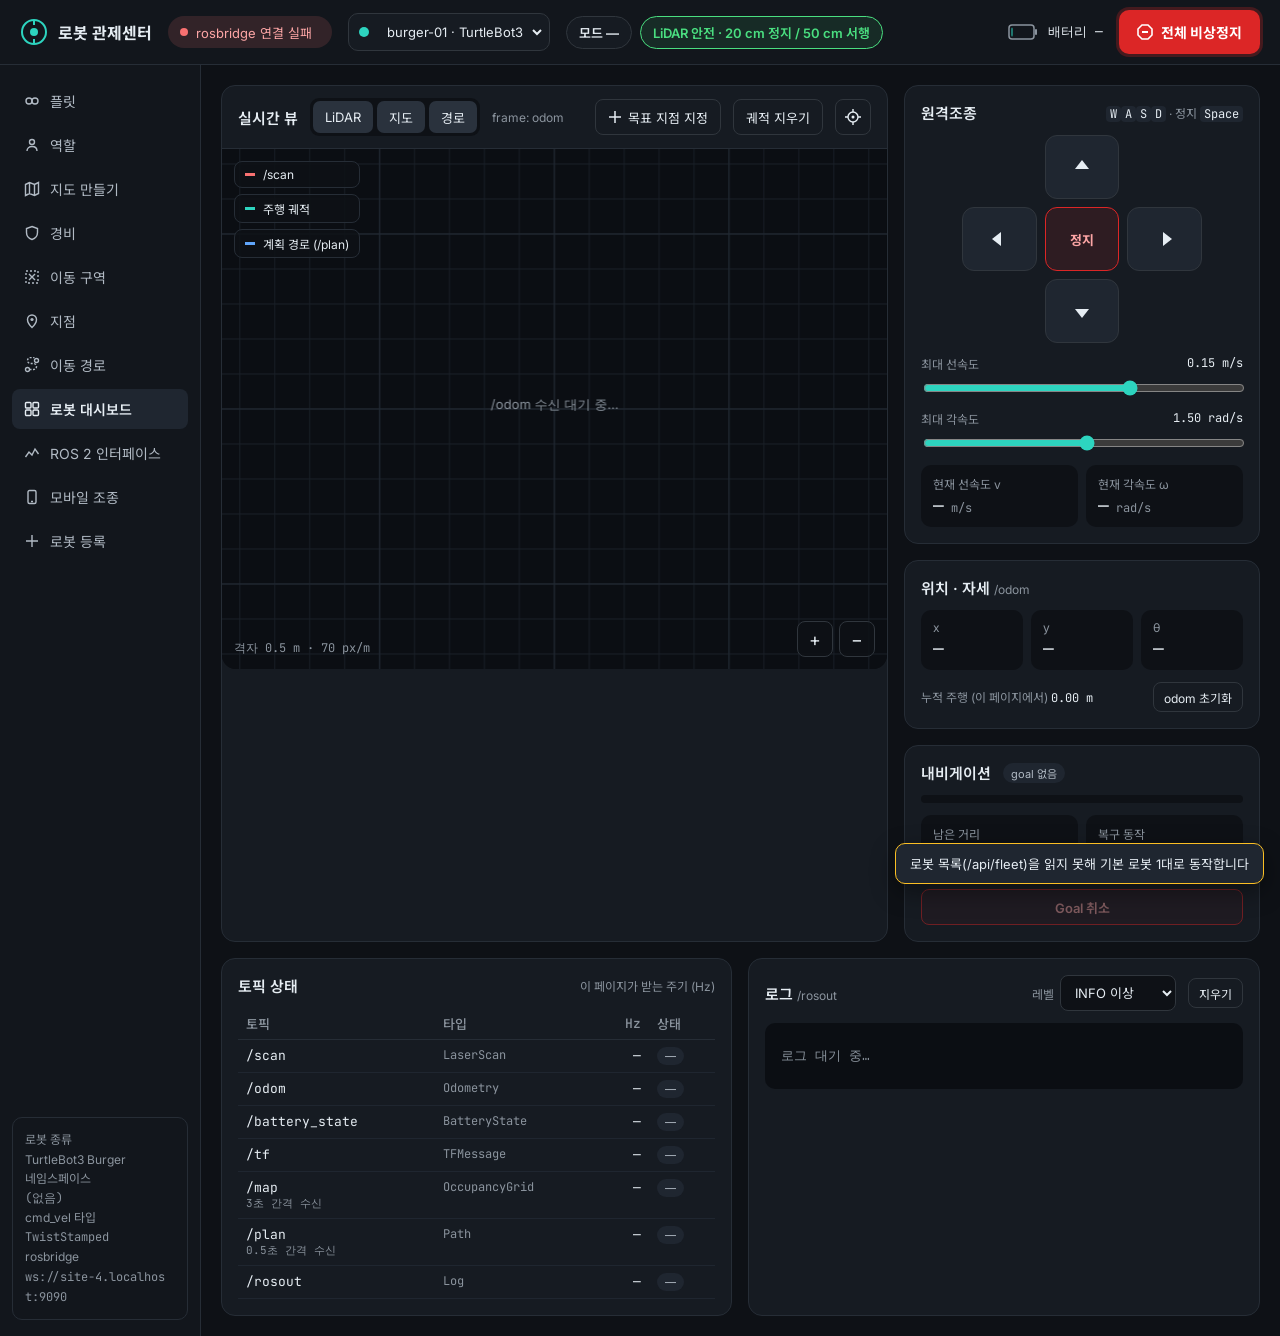
==== commit 3ff705a8: "feat: add roles management page and functionality for robot roles - Implemented roles.js to manage r" ====
--- a/web/index.html
+++ b/web/index.html
@@ -33,6 +33,9 @@
       <a href="fleet.html">
         <svg width="16" height="16" viewBox="0 0 16 16" aria-hidden="true"><circle cx="5" cy="8" r="3" fill="none" stroke="currentColor" stroke-width="1.4"/><circle cx="11" cy="8" r="3" fill="none" stroke="currentColor" stroke-width="1.4"/></svg>
         플릿</a>
+      <a href="roles.html">
+        <svg width="16" height="16" viewBox="0 0 16 16" aria-hidden="true"><circle cx="8" cy="5" r="2.5" fill="none" stroke="currentColor" stroke-width="1.4"/><path d="M3 14c0-2.8 2.2-4.5 5-4.5s5 1.7 5 4.5" fill="none" stroke="currentColor" stroke-width="1.4"/></svg>
+        역할</a>
       <a href="mapping.html">
         <svg width="16" height="16" viewBox="0 0 16 16" aria-hidden="true"><path d="M1.5 3.5l4-2 5 2 4-2v11l-4 2-5-2-4 2z M5.5 1.5v11 M10.5 3.5v11" fill="none" stroke="currentColor" stroke-width="1.4"/></svg>
         지도 만들기</a>
--- a/web/css/app.css
+++ b/web/css/app.css
@@ -180,8 +180,25 @@
 .mode-chip[data-mode="mapping"] { border-color: var(--accent); color: var(--accent-2); background: var(--accent-bg); }
 .mode-chip[data-mode="patrol"] { border-color: var(--warn); color: var(--warn); background: rgba(251, 191, 36, 0.12); }
 .mode-chip.down { border-color: var(--danger); color: var(--danger-2); background: rgba(248, 113, 113, 0.14); }
+.mode-chip { white-space: nowrap; }
+.safety-chip[data-on="1"] { border-color: var(--ok); color: var(--ok); background: rgba(74, 222, 128, 0.1); }
+.safety-chip[data-on="0"] { border-color: var(--danger); color: var(--danger-2); background: rgba(248, 113, 113, 0.14); }
+.sf-ok { color: var(--ok); } .sf-warn { color: var(--warn); } .sf-muted { color: var(--muted); }
+.safety-chip[data-on="part"] { border-color: var(--warn); color: var(--warn); background: rgba(251, 191, 36, 0.12); }
+.mode-dialog.safety-dialog { width: min(560px, calc(100vw - 32px)); max-height: calc(100vh - 32px); overflow: auto; }
+.sf-box { display: flex; flex-direction: column; gap: 8px; background: var(--bg); border: 1px solid var(--line-2); border-radius: 10px; padding: 10px; }
+.sf-title { display: flex; gap: 8px; align-items: center; flex-wrap: wrap; font-size: 13px; }
+.sf-title select { margin-left: auto; }
+.sf-fields { display: flex; gap: 10px; align-items: center; flex-wrap: wrap; font-size: 12px; color: var(--muted); }
+.sf-fields label { display: inline-flex; gap: 4px; align-items: center; }
+.sf-fields input[type="number"] { width: 64px; }
+.sf-fields .sf-on { color: var(--text); font-weight: 600; min-width: 60px; }
+.sf-nav2 { font-size: 12px; }
 .alert-chip { display: inline-flex; align-items: center; gap: 6px; padding: 6px 12px; border-radius: 999px; background: rgba(220, 38, 38, 0.16); border: 1px solid var(--danger); color: var(--danger-3); font-weight: 700; font-size: 13px; text-decoration: none; }
 .alert-chip:hover { color: #fff; }
+.alarm-chip { animation: alarm-pulse 1.2s ease-in-out infinite; }
+@keyframes alarm-pulse { 50% { background: rgba(220, 38, 38, 0.45); } }
+@media (prefers-reduced-motion: reduce) { .alarm-chip { animation: none; } }
 .mode-dialog { width: min(440px, calc(100vw - 32px)); background: var(--panel); color: var(--text); border: 1px solid var(--line-2); border-radius: 16px; padding: 20px; }
 .mode-dialog::backdrop { background: rgba(0, 0, 0, 0.55); }
 .mode-opt { display: flex; gap: 12px; padding: 12px; border-radius: 12px; border: 1px solid var(--line-2); background: var(--bg); cursor: pointer; }
